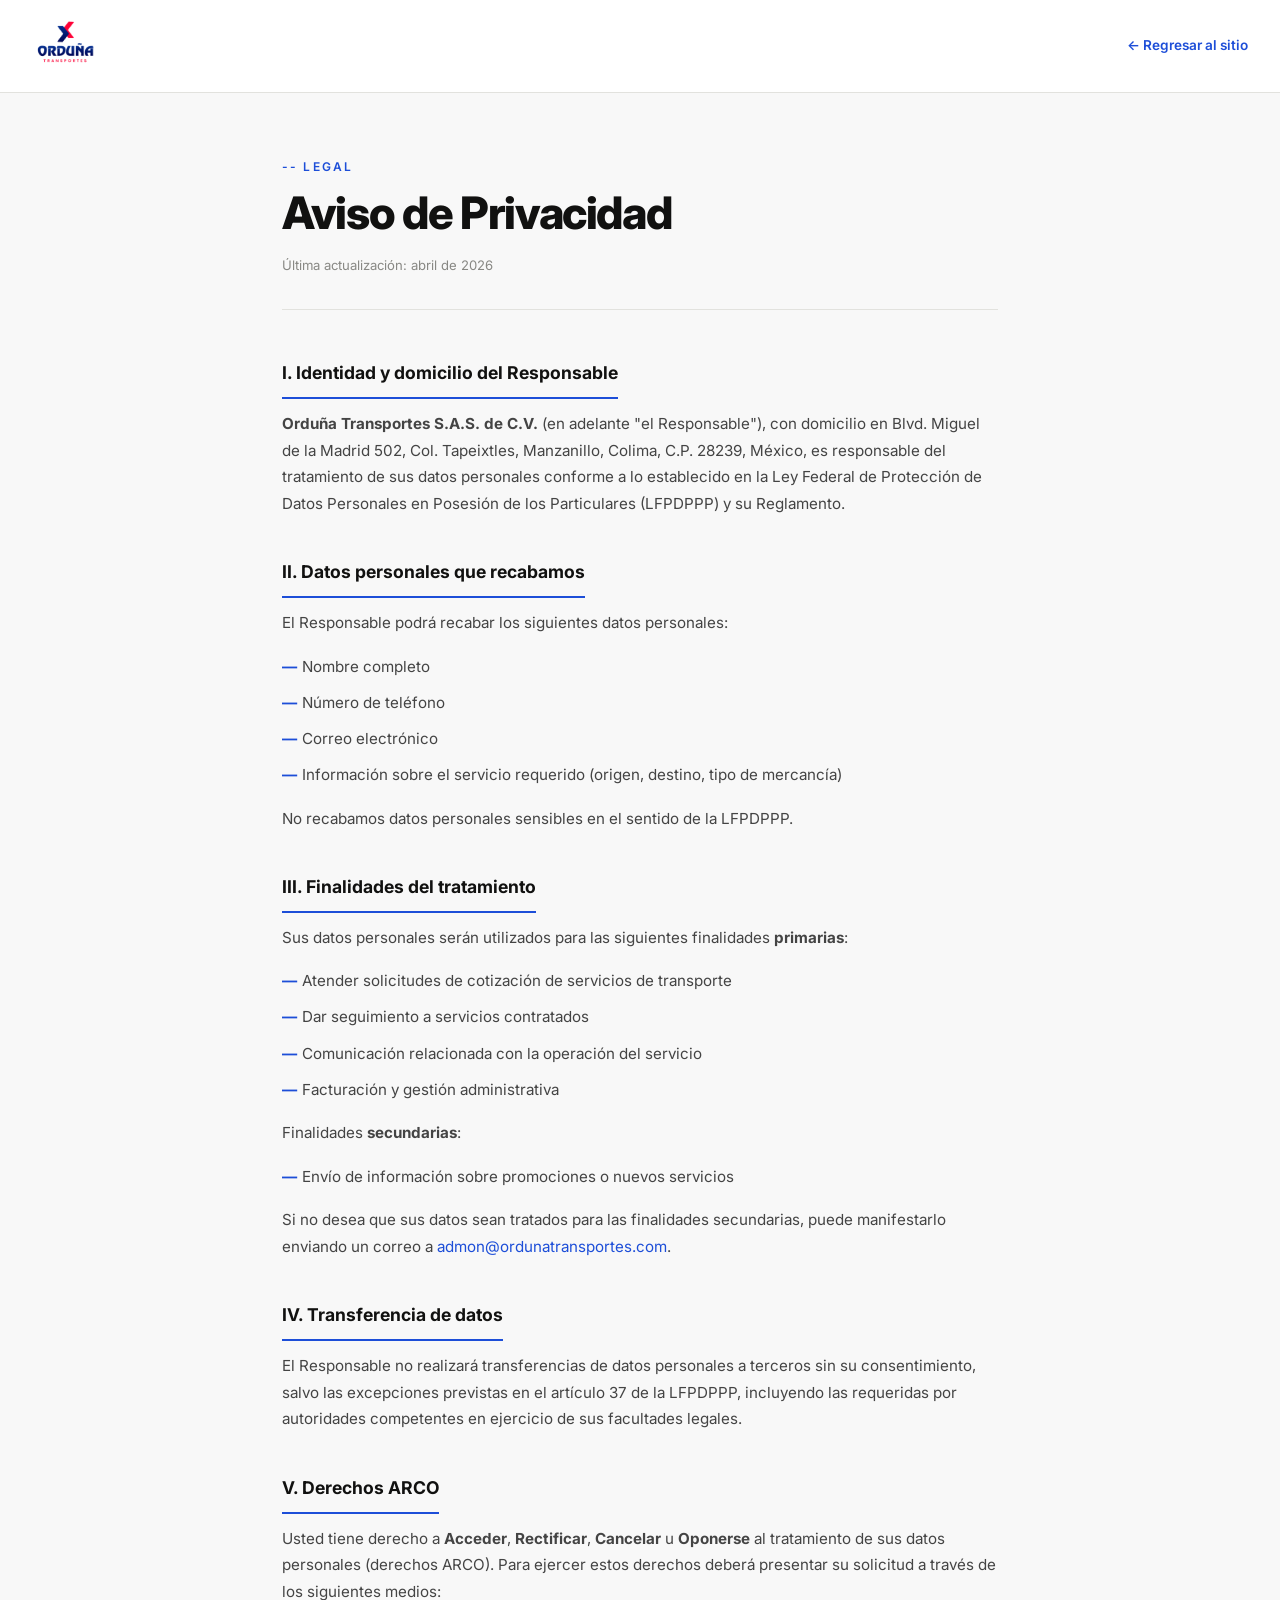
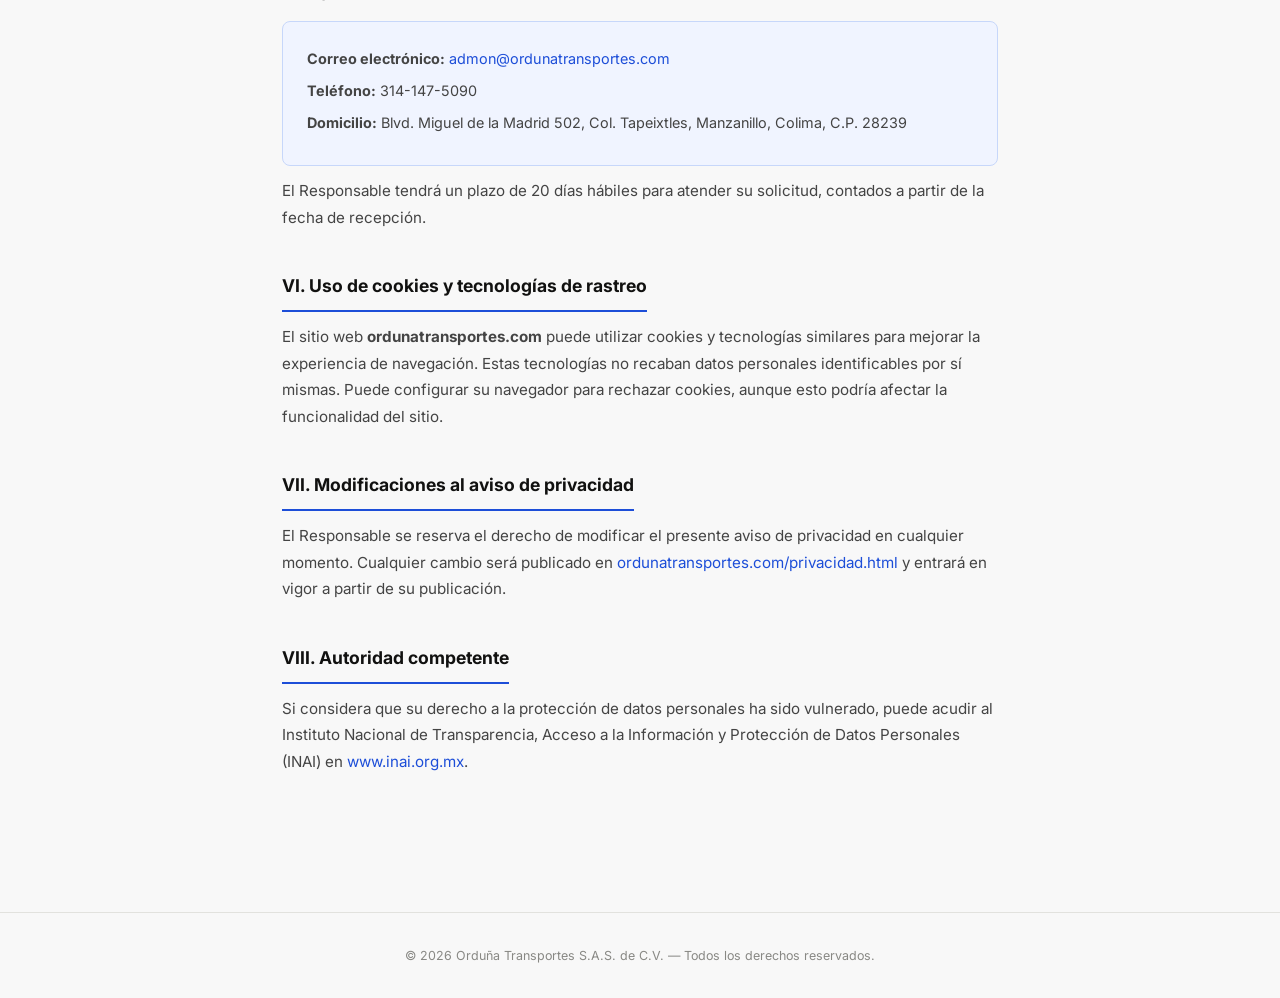
==== privacidad.html @ 99971a9b "phone view fixed | aviso de privacidad" ====
<!DOCTYPE html>
<html lang="es">
<head>
  <meta charset="UTF-8" />
  <meta name="viewport" content="width=device-width, initial-scale=1.0" />
  <title>Aviso de Privacidad — Orduña Transportes</title>
  <meta name="description" content="Aviso de privacidad de Orduña Transportes S.A.S. de C.V. Conoce cómo tratamos y protegemos tus datos personales." />
  <link rel="preconnect" href="https://fonts.googleapis.com" />
  <link rel="preconnect" href="https://fonts.gstatic.com" crossorigin />
  <link href="https://fonts.googleapis.com/css2?family=Inter:wght@300;400;500;600;700;800&display=swap" rel="stylesheet" />
  <link rel="icon" type="image/png" href="assets/images/favicon.png" />
  <style>
    *, *::before, *::after { box-sizing: border-box; margin: 0; padding: 0; }
    html { scroll-behavior: smooth; font-size: 16px; }
    body {
      font-family: 'Inter', sans-serif;
      background-color: #f8f8f8;
      color: #2c2c2a;
      line-height: 1.75;
    }
    a { color: #1d4ed8; text-decoration: none; }
    a:hover { text-decoration: underline; }

    .nav {
      position: sticky;
      top: 0;
      background: rgba(255,255,255,.95);
      backdrop-filter: blur(12px);
      box-shadow: 0 1px 0 #e2e2de;
      padding: 1rem 2rem;
      display: flex;
      align-items: center;
      justify-content: space-between;
      z-index: 100;
    }
    .nav__logo img { height: 52px; width: auto; }
    .nav__back {
      font-size: .85rem;
      font-weight: 600;
      color: #1d4ed8;
    }

    .privacidad {
      max-width: 780px;
      margin: 0 auto;
      padding: 4rem 2rem;
    }

    .privacidad__header {
      margin-bottom: 3rem;
      padding-bottom: 2rem;
      border-bottom: 1px solid #e2e2de;
    }
    .privacidad__eyebrow {
      font-size: .75rem;
      font-weight: 600;
      letter-spacing: .18em;
      text-transform: uppercase;
      color: #1d4ed8;
      margin-bottom: .75rem;
      display: block;
    }
    .privacidad__title {
      font-size: clamp(1.8rem, 4vw, 2.8rem);
      font-weight: 800;
      letter-spacing: -.03em;
      color: #111110;
      margin-bottom: 1rem;
      line-height: 1.1;
    }
    .privacidad__fecha {
      font-size: .82rem;
      color: #888884;
    }

    .privacidad__section {
      margin-bottom: 2.5rem;
    }
    .privacidad__section h2 {
      font-size: 1.1rem;
      font-weight: 700;
      color: #111110;
      margin-bottom: .75rem;
      padding-bottom: .5rem;
      border-bottom: 2px solid #1d4ed8;
      display: inline-block;
    }
    .privacidad__section p {
      font-size: .95rem;
      color: #444;
      margin-bottom: .75rem;
    }
    .privacidad__section ul {
      list-style: none;
      margin: .5rem 0 .75rem 0;
    }
    .privacidad__section ul li {
      font-size: .95rem;
      color: #444;
      padding: .3rem 0 .3rem 1.25rem;
      position: relative;
    }
    .privacidad__section ul li::before {
      content: '—';
      position: absolute;
      left: 0;
      color: #1d4ed8;
      font-weight: 700;
    }

    .privacidad__rfc {
      display: inline-block;
      background: #fff3cd;
      border: 1px solid #ffc107;
      border-radius: 4px;
      padding: .2em .6em;
      font-size: .85rem;
      color: #856404;
      font-weight: 600;
    }

    .privacidad__contacto {
      background: #f0f4ff;
      border: 1px solid #c7d7fa;
      border-radius: 8px;
      padding: 1.5rem;
      margin-top: 1rem;
    }
    .privacidad__contacto p {
      margin-bottom: .4rem !important;
      font-size: .9rem !important;
    }

    footer {
      text-align: center;
      padding: 2rem;
      font-size: .78rem;
      color: #888884;
      border-top: 1px solid #e2e2de;
      margin-top: 2rem;
    }
  </style>
</head>
<body>

  <nav class="nav">
    <a href="index.html" class="nav__logo">
      <img src="assets/images/logoFull.png" alt="Orduña Transportes" />
    </a>
    <a href="index.html" class="nav__back">← Regresar al sitio</a>
  </nav>

  <main class="privacidad">

    <div class="privacidad__header">
      <span class="privacidad__eyebrow">-- Legal</span>
      <h1 class="privacidad__title">Aviso de Privacidad</h1>
      <p class="privacidad__fecha">Última actualización: abril de 2026</p>
    </div>

    <div class="privacidad__section">
      <h2>I. Identidad y domicilio del Responsable</h2>
      <p>
        <strong>Orduña Transportes S.A.S. de C.V.</strong> (en adelante "el Responsable"), con domicilio en
        Blvd. Miguel de la Madrid 502, Col. Tapeixtles, Manzanillo, Colima, C.P. 28239, México, es responsable del tratamiento
        de sus datos personales conforme a lo establecido en la Ley Federal de Protección de Datos
        Personales en Posesión de los Particulares (LFPDPPP) y su Reglamento.
      </p>
    </div>

    <div class="privacidad__section">
      <h2>II. Datos personales que recabamos</h2>
      <p>El Responsable podrá recabar los siguientes datos personales:</p>
      <ul>
        <li>Nombre completo</li>
        <li>Número de teléfono</li>
        <li>Correo electrónico</li>
        <li>Información sobre el servicio requerido (origen, destino, tipo de mercancía)</li>
      </ul>
      <p>
        No recabamos datos personales sensibles en el sentido de la LFPDPPP.
      </p>
    </div>

    <div class="privacidad__section">
      <h2>III. Finalidades del tratamiento</h2>
      <p>Sus datos personales serán utilizados para las siguientes finalidades <strong>primarias</strong>:</p>
      <ul>
        <li>Atender solicitudes de cotización de servicios de transporte</li>
        <li>Dar seguimiento a servicios contratados</li>
        <li>Comunicación relacionada con la operación del servicio</li>
        <li>Facturación y gestión administrativa</li>
      </ul>
      <p>Finalidades <strong>secundarias</strong>:</p>
      <ul>
        <li>Envío de información sobre promociones o nuevos servicios</li>
      </ul>
      <p>
        Si no desea que sus datos sean tratados para las finalidades secundarias, puede manifestarlo
        enviando un correo a <a href="mailto:admon@ordunatransportes.com">admon@ordunatransportes.com</a>.
      </p>
    </div>

    <div class="privacidad__section">
      <h2>IV. Transferencia de datos</h2>
      <p>
        El Responsable no realizará transferencias de datos personales a terceros sin su consentimiento,
        salvo las excepciones previstas en el artículo 37 de la LFPDPPP, incluyendo las requeridas
        por autoridades competentes en ejercicio de sus facultades legales.
      </p>
    </div>

    <div class="privacidad__section">
      <h2>V. Derechos ARCO</h2>
      <p>
        Usted tiene derecho a <strong>Acceder</strong>, <strong>Rectificar</strong>, <strong>Cancelar</strong>
        u <strong>Oponerse</strong> al tratamiento de sus datos personales (derechos ARCO). Para ejercer
        estos derechos deberá presentar su solicitud a través de los siguientes medios:
      </p>
      <div class="privacidad__contacto">
        <p><strong>Correo electrónico:</strong> <a href="mailto:admon@ordunatransportes.com">admon@ordunatransportes.com</a></p>
        <p><strong>Teléfono:</strong> 314-147-5090</p>
        <p><strong>Domicilio:</strong> Blvd. Miguel de la Madrid 502, Col. Tapeixtles, Manzanillo, Colima, C.P. 28239</p>
      </div>
      <p style="margin-top:.75rem;">
        El Responsable tendrá un plazo de 20 días hábiles para atender su solicitud, contados
        a partir de la fecha de recepción.
      </p>
    </div>

    <div class="privacidad__section">
      <h2>VI. Uso de cookies y tecnologías de rastreo</h2>
      <p>
        El sitio web <strong>ordunatransportes.com</strong> puede utilizar cookies y tecnologías
        similares para mejorar la experiencia de navegación. Estas tecnologías no recaban datos
        personales identificables por sí mismas. Puede configurar su navegador para rechazar
        cookies, aunque esto podría afectar la funcionalidad del sitio.
      </p>
    </div>

    <div class="privacidad__section">
      <h2>VII. Modificaciones al aviso de privacidad</h2>
      <p>
        El Responsable se reserva el derecho de modificar el presente aviso de privacidad en
        cualquier momento. Cualquier cambio será publicado en <a href="https://ordunatransportes.com/privacidad.html">ordunatransportes.com/privacidad.html</a>
        y entrará en vigor a partir de su publicación.
      </p>
    </div>

    <div class="privacidad__section">
      <h2>VIII. Autoridad competente</h2>
      <p>
        Si considera que su derecho a la protección de datos personales ha sido vulnerado,
        puede acudir al Instituto Nacional de Transparencia, Acceso a la Información y
        Protección de Datos Personales (INAI) en <a href="https://www.inai.org.mx" target="_blank">www.inai.org.mx</a>.
      </p>
    </div>

  </main>

  <footer>
    © 2026 Orduña Transportes S.A.S. de C.V. — Todos los derechos reservados.
  </footer>

</body>
</html>
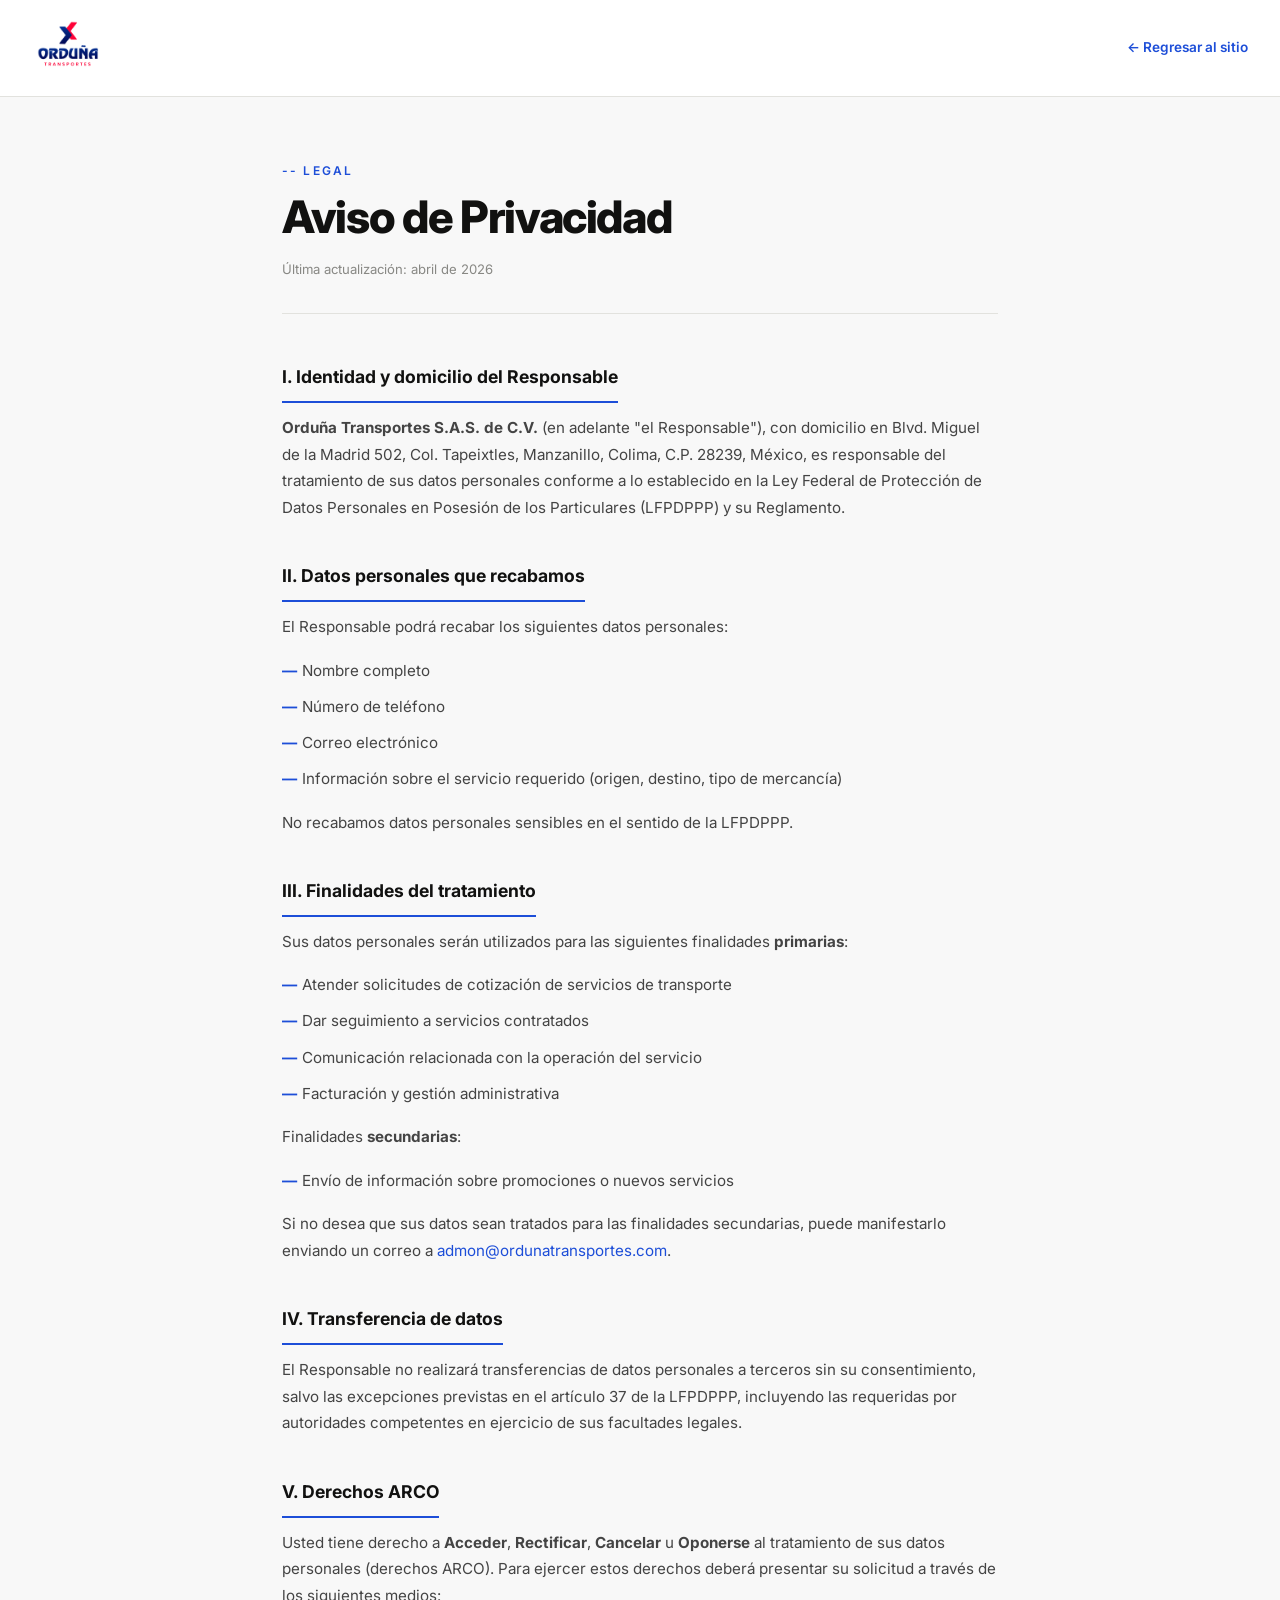
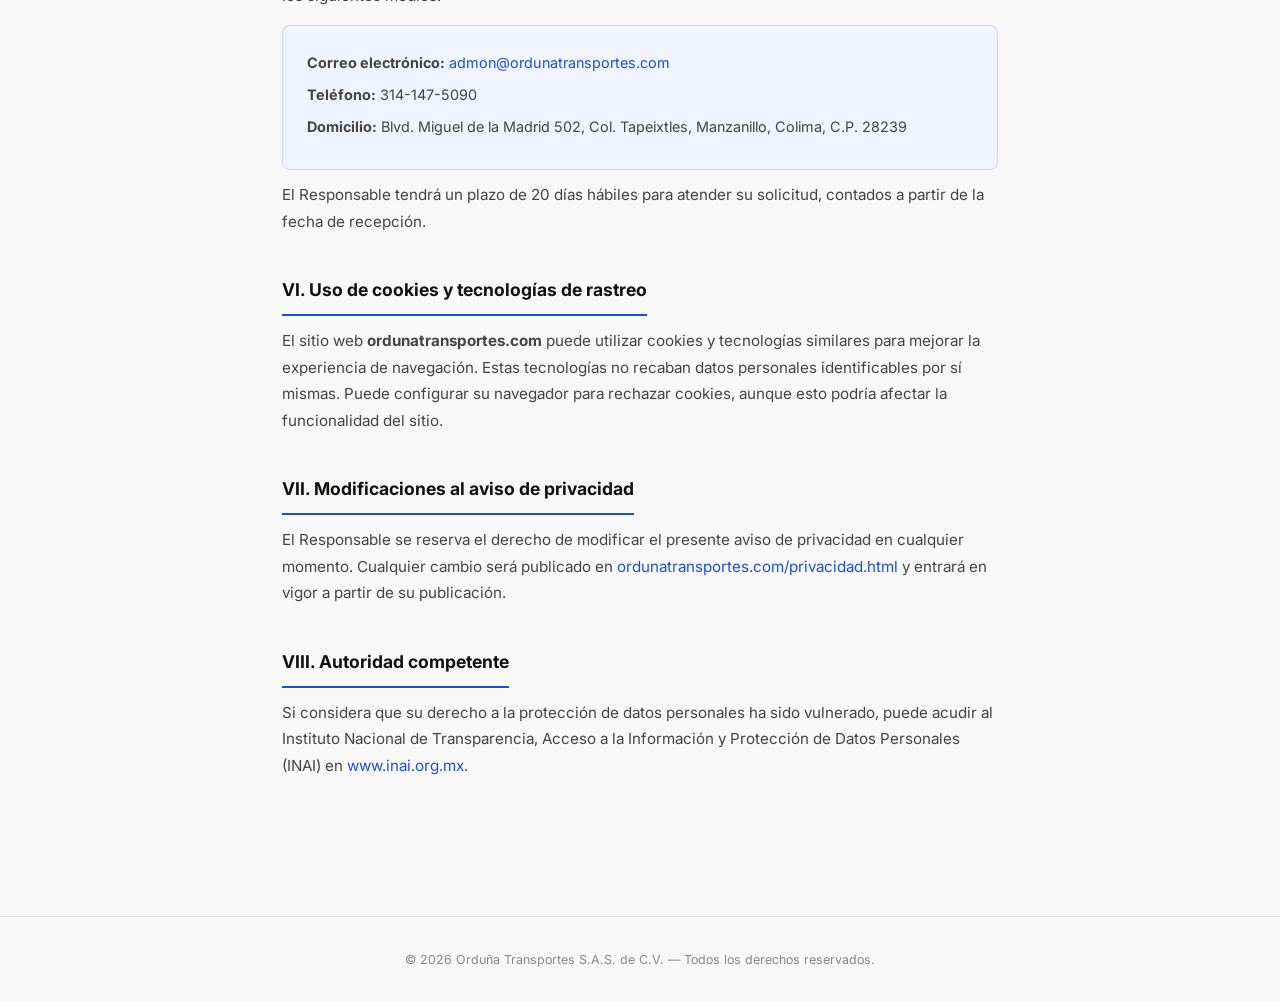
==== commit 12ed6563: "size privacidad logo" ====
--- a/privacidad.html
+++ b/privacidad.html
@@ -33,7 +33,7 @@
       justify-content: space-between;
       z-index: 100;
     }
-    .nav__logo img { height: 52px; width: auto; }
+    .nav__logo img { height: 56px; width: auto; }
     .nav__back {
       font-size: .85rem;
       font-weight: 600;
